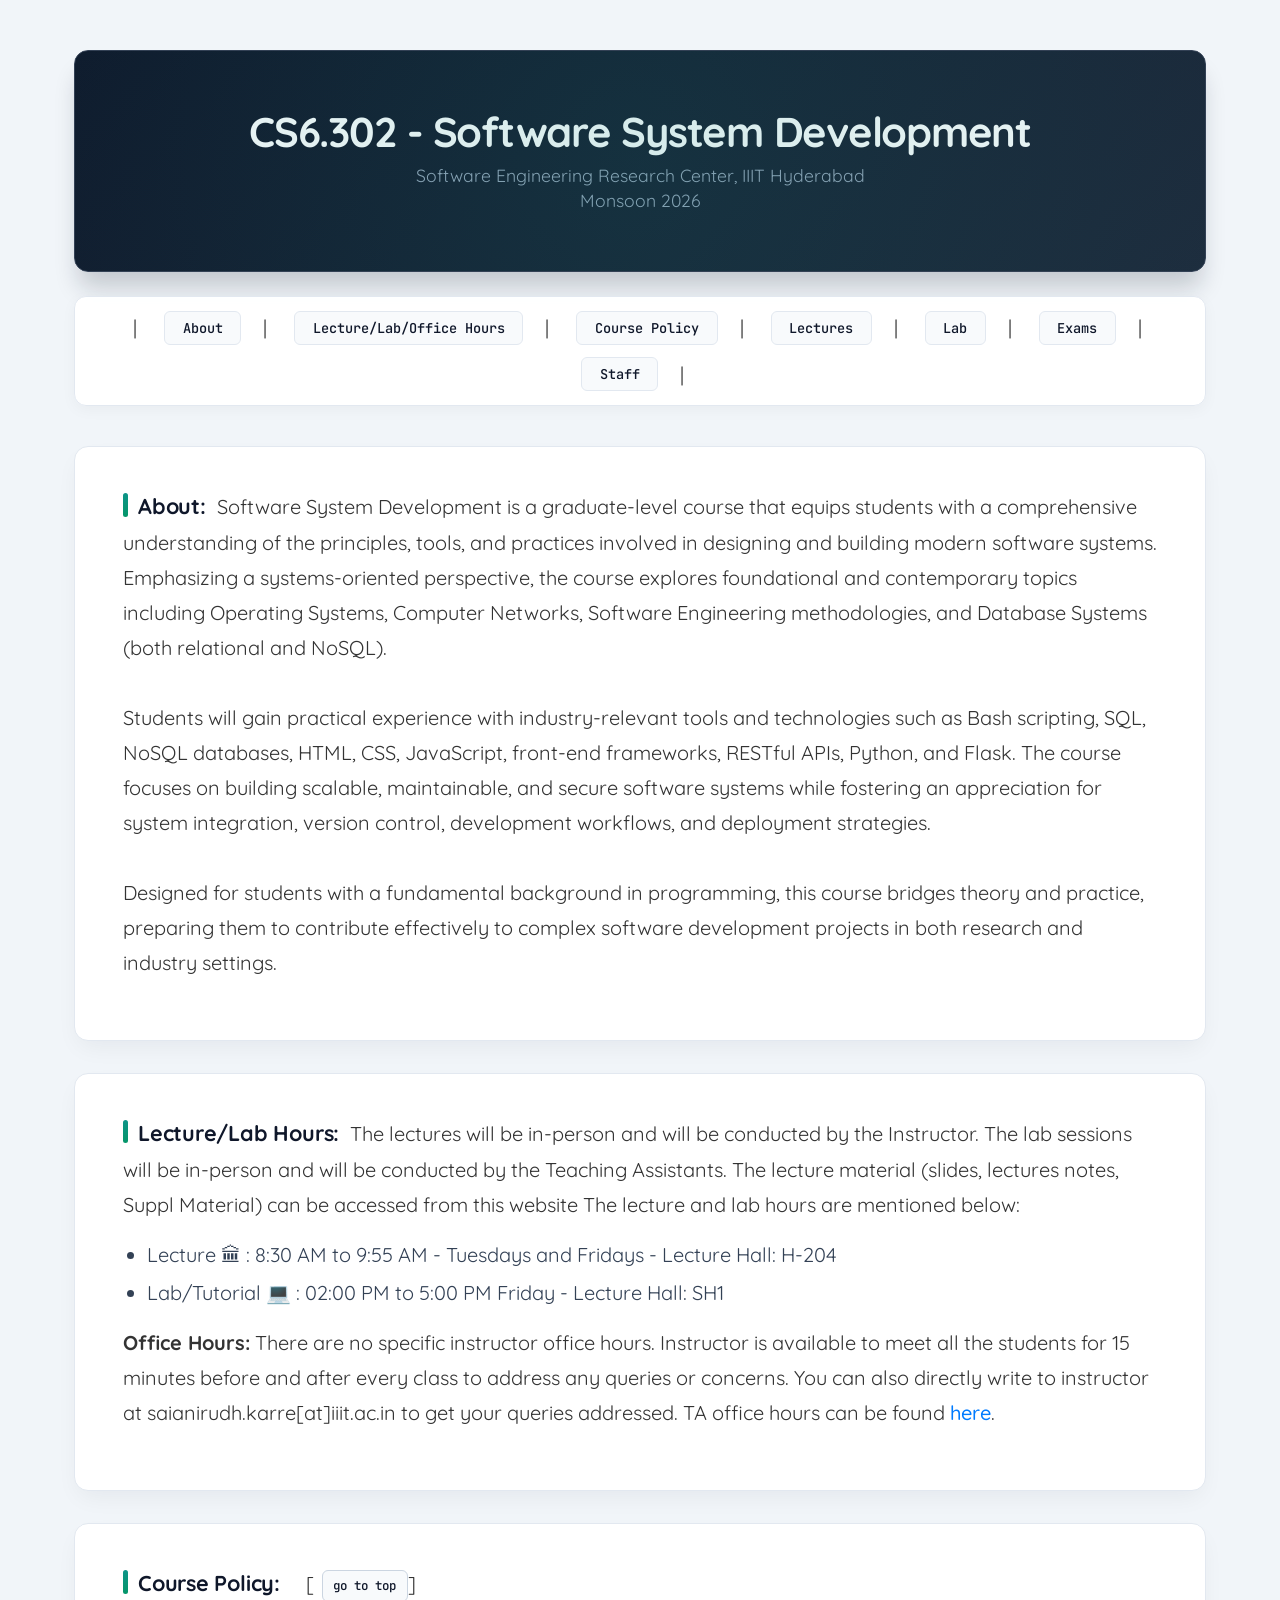
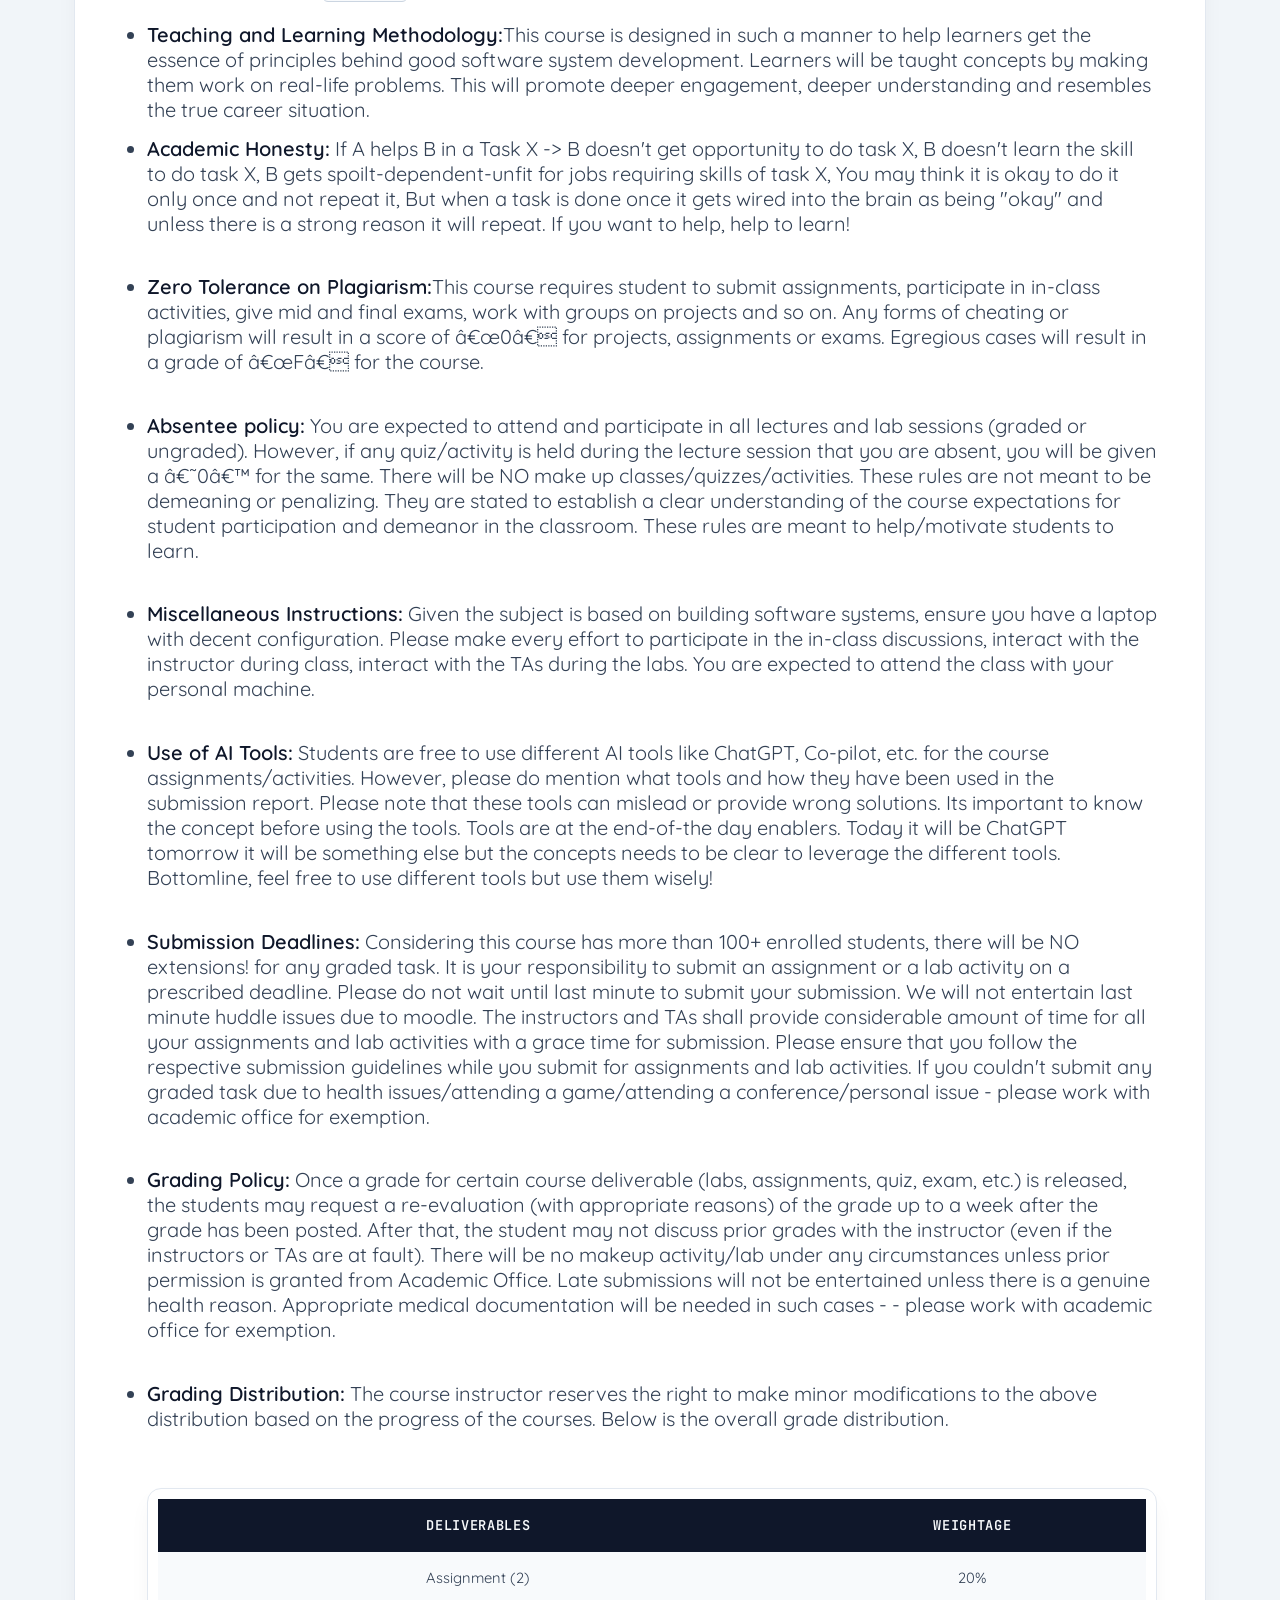
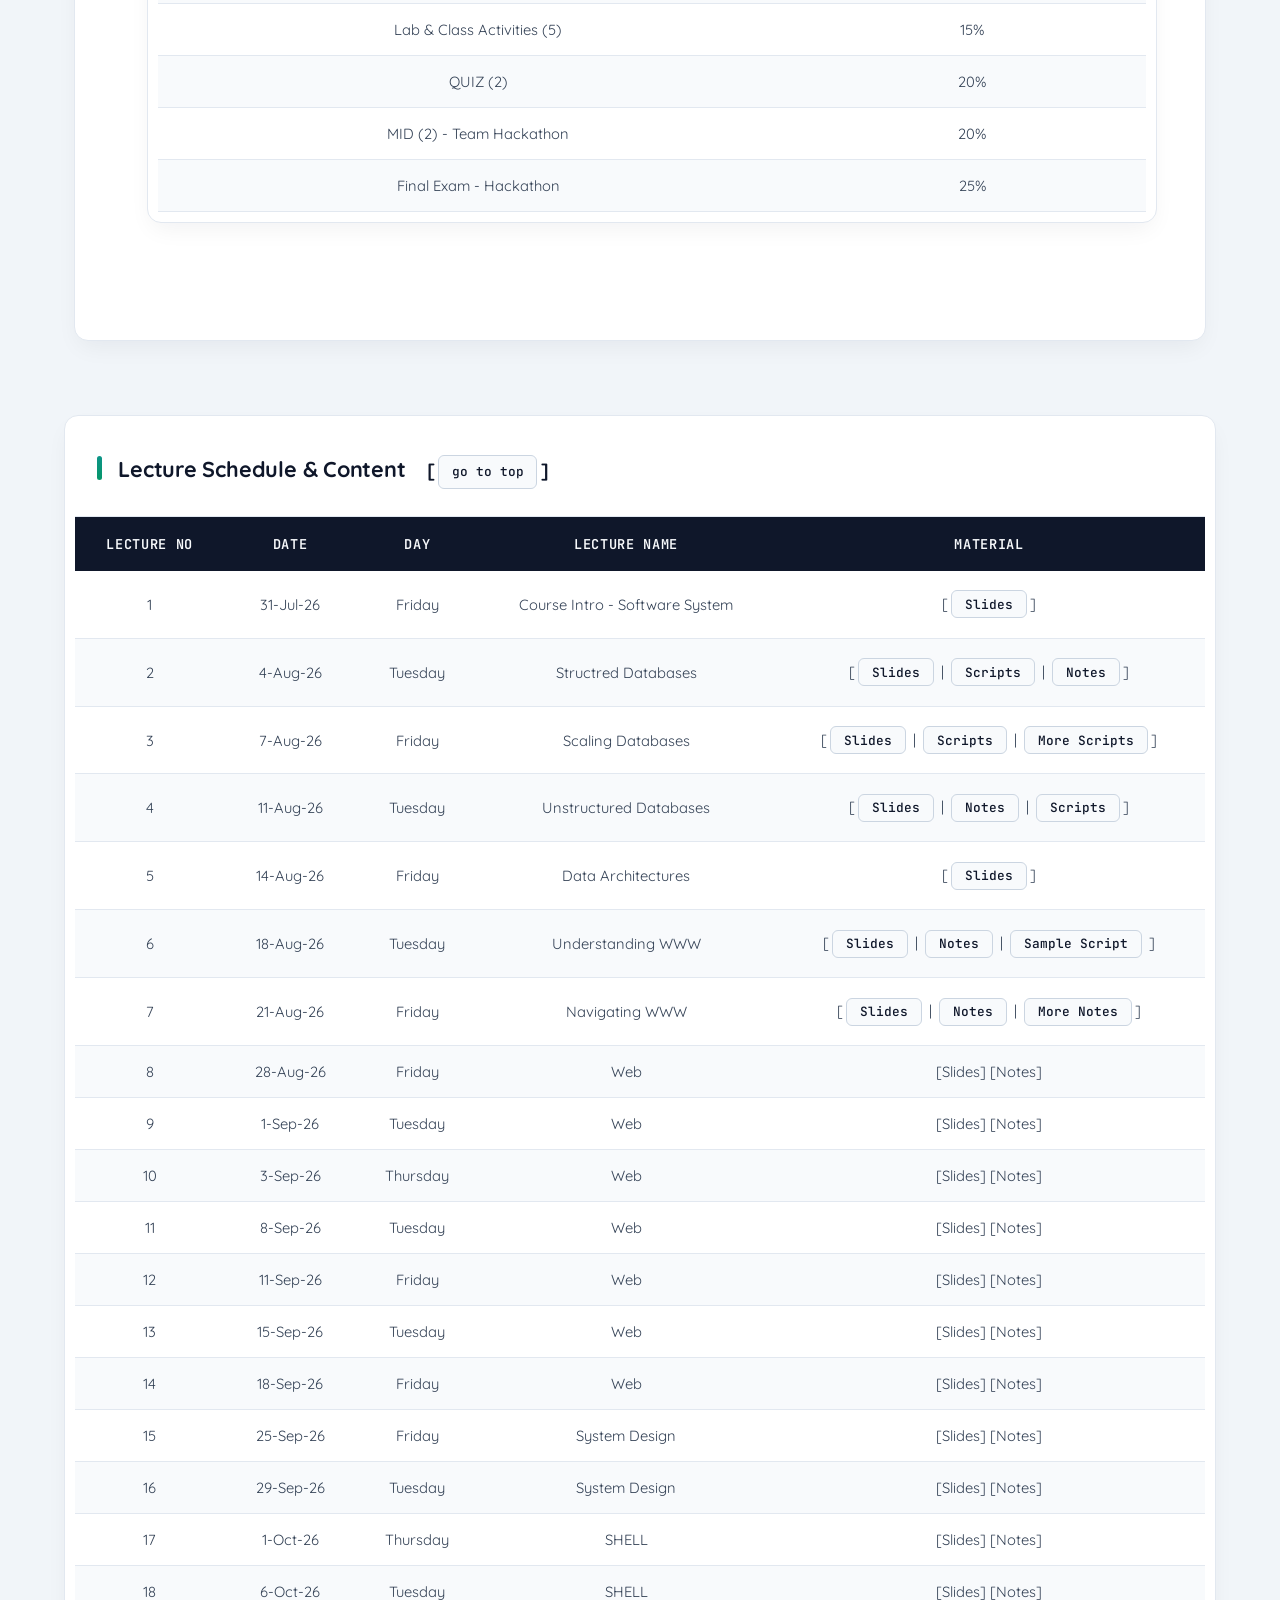
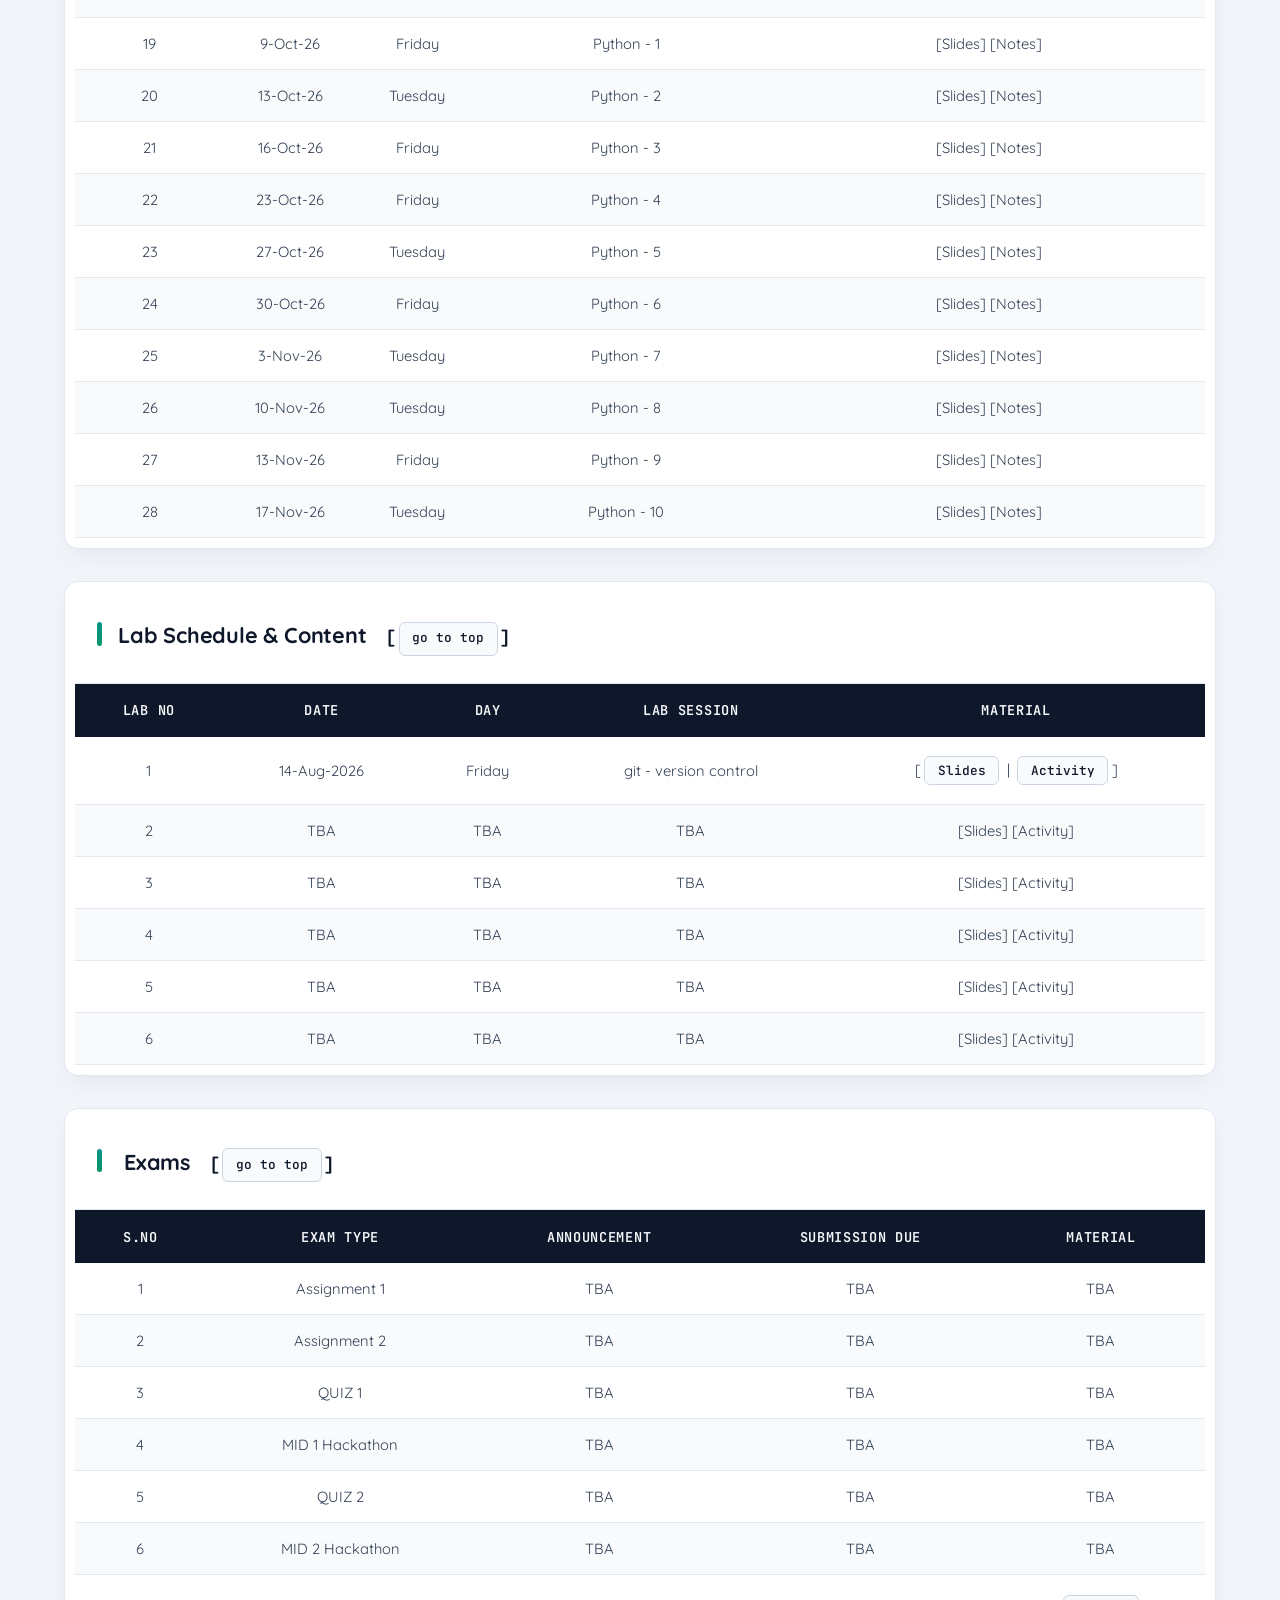
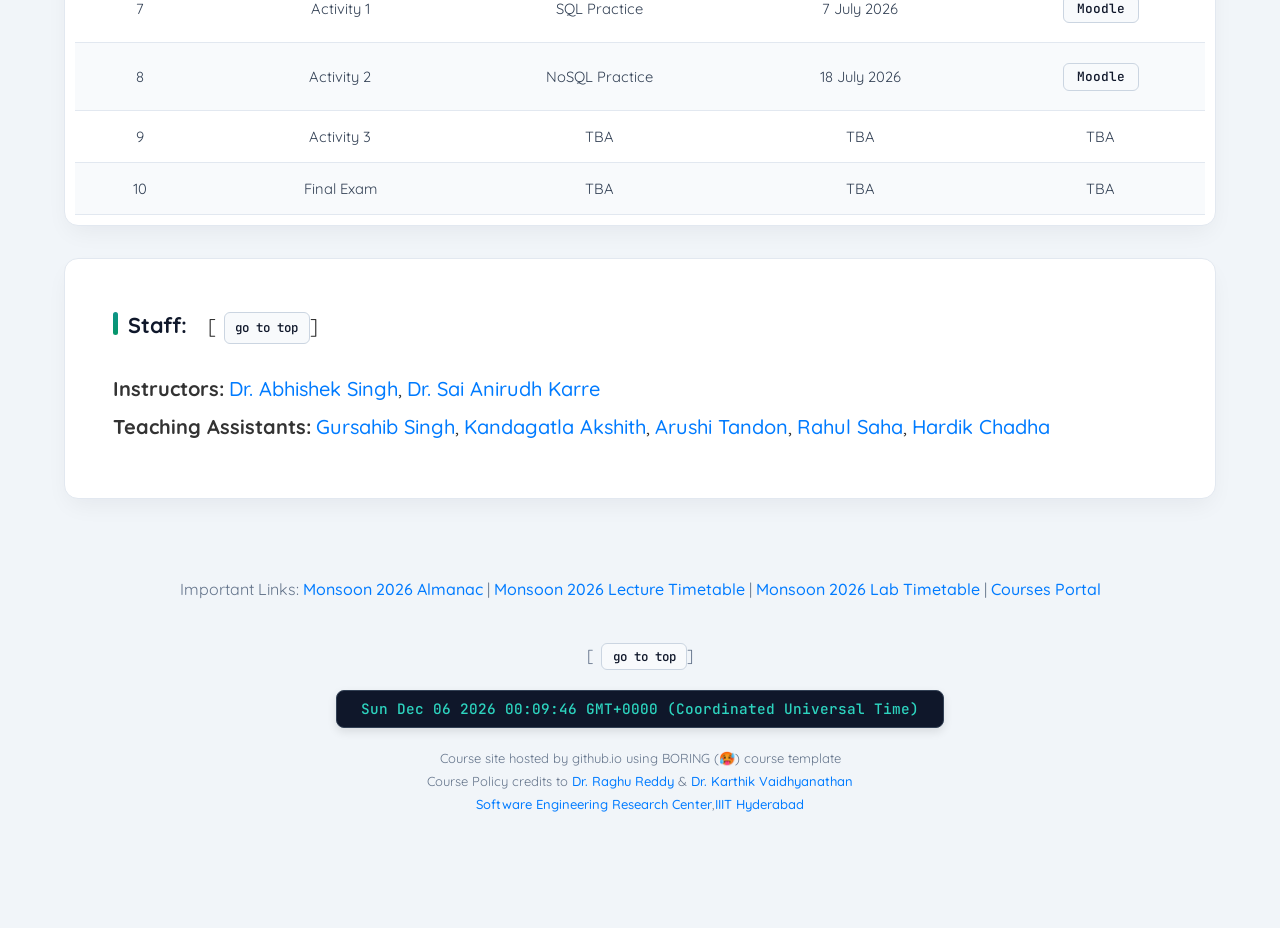
==== ssdcoursepage.html @ 2bda5d3d "Move files to root directory" ====
<html>
<head>
  <link rel="stylesheet" href="ssdcourse.css">
  <title>CS6.302 SSD Monsoon 2026</title>
<meta name="viewport" content="width=device-width, initial-scale=1.0"/>
<link rel="stylesheet" href="https://fonts.googleapis.com/css?family=Quicksand">
<link href="https://cdn.jsdelivr.net/npm/bootstrap@4.6.1/dist/css/bootstrap.min.css" rel="stylesheet" integrity="sha256-DF7Zhf293AJxJNTmh5zhoYYIMs2oXitRfBjY+9L//AY=" crossorigin="anonymous">
<style>
body {font-family: Quicksand; font-size: 20px; color:#333}
        table
        {
            font-family: Quicksand; font-size:20px; color:#333;
            border-collapse:collapse;
            width:1000px;
            padding:10px;
            border-spacing:10px
			
        }

	.light-text-row {
        color: #ADADAD; 
    }

</style>


	<script>
  
  const lastModified = new Date(document.lastModified);
 
  const formattedDate = lastModified.toLocaleString('en-US', {
    year: 'numeric',
    month: 'long',
    day: 'numeric',
    hour: '2-digit',
    minute: '2-digit'
  });

  document.getElementById("lastUpdated").innerHTML += formattedDate;
</script>
<script>
function startTime() {
  const today = new Date();
  let h = today.getHours();
  let m = today.getMinutes();
  let s = today.getSeconds();
  m = checkTime(m);
  s = checkTime(s);
  document.getElementById('txt').innerHTML = today 
  setTimeout(startTime, 1000);
}

function checkTime(i) {
  if (i < 10) {i = "0" + i};  // add zero in front of numbers < 10
  return i;
}
</script>
<script src="https://ajax.googleapis.com/ajax/libs/jquery/3.5.1/jquery.min.js"></script>
</head>
<body onload="startTime()">
	<!--<script>
	alert("All the Best for your Final Exam!"");
		</script>-->
<table align="center" width="100%" cellspacing="10" cellpadding="10" border="0">
<tr>
<td><h1 align="center" id="home">CS6.302 - Software System Development</h1><h3 align="center">Software Engineering Research Center, IIIT Hyderabad</h3> <h3 align="center">Monsoon 2026</h3></td>
</tr>
<tr>
<td>&nbsp;&nbsp;|&nbsp;&nbsp;&nbsp; <a href="#about">About</a>&nbsp;&nbsp;|&nbsp;&nbsp;&nbsp; <a href="#lecture">Lecture/Lab/Office Hours</a> &nbsp;&nbsp;|&nbsp;&nbsp;&nbsp; <a href="#cpolicy">Course Policy</a> &nbsp;&nbsp;|&nbsp;&nbsp;&nbsp; <a href="#schedule">Lectures</a> &nbsp;&nbsp;|&nbsp;&nbsp;&nbsp;  <a href="#lab">Lab</a> &nbsp;&nbsp;|&nbsp;&nbsp;&nbsp; <a href="#activity">Exams</a> &nbsp;&nbsp;|&nbsp;&nbsp;&nbsp; <a href="#staff">Staff</a>&nbsp;&nbsp;|&nbsp;&nbsp;&nbsp; <hr></td>
</tr>
<tr>
<td> <p align="left"><b id="about">About:</b> Software System Development is a graduate-level course that equips students with a comprehensive understanding of the principles, tools, and practices involved in designing and building modern software systems. Emphasizing a systems-oriented perspective, the course explores foundational and contemporary topics including Operating Systems, Computer Networks, Software Engineering methodologies, and Database Systems (both relational and NoSQL).
<br>
<br>
Students will gain practical experience with industry-relevant tools and technologies such as Bash scripting, SQL, NoSQL databases, HTML, CSS, JavaScript, front-end frameworks, RESTful APIs, Python, and Flask. The course focuses on building scalable, maintainable, and secure software systems while fostering an appreciation for system integration, version control, development workflows, and deployment strategies.
<br>
<br>
Designed for students with a fundamental background in programming, this course bridges theory and practice, preparing them to contribute effectively to complex software development projects in both research and industry settings.<hr></td>
</tr>
<tr>
<td> <p align="left"><b id="lecture">Lecture/Lab Hours:</b> The lectures will be in-person and will be conducted by the Instructor. The lab sessions will be in-person and will be conducted by the Teaching Assistants. The lecture material (slides, lectures notes, Suppl Material) can be accessed from this website The lecture and lab hours are mentioned below:

<ul><li>Lecture &#x1F3DB; : 8:30 AM to 9:55 AM - Tuesdays and Fridays - Lecture Hall: H-204</li> <li>Lab/Tutorial &#x1F4BB; : 02:00 PM to 5:00 PM Friday - Lecture Hall: SH1 </li></ul></p>
<p align="left"><b>Office Hours:</b> There are no specific instructor office hours. Instructor is available to meet all the students for 15 minutes before and after every class to address any queries or concerns. You can also directly write to instructor at saianirudh.karre[at]iiit.ac.in to get your queries addressed. TA office hours can be found <a href="#staff">here</a>.
</p><hr>
</td>
</tr>
<tr>
<td>
<p align="left"><b id="cpolicy">Course Policy:</b> &nbsp;&nbsp;&nbsp;[<a href="#home">go to top</a>]
<ul>
<li><b>Teaching and Learning Methodology:</b>This course is designed in such a manner to help learners get the essence of principles behind good software system development. Learners will be taught concepts by making them work on real-life problems. This will promote deeper engagement, deeper understanding and resembles the true career situation. 
</li>
<li><b>Academic Honesty:</b> If A helps B in a Task X -> B doesn't get opportunity to do task X, B doesn't learn the skill to do task X, B gets spoilt-dependent-unfit for jobs requiring skills of task X, You may think it is okay to do it only once and not repeat it, But when a task is done once it gets wired into the brain as being "okay" and unless there is a strong reason it will repeat. If you want to help, help to learn!
<br>
<br> 
</li>
<li><b>Zero Tolerance on Plagiarism:</b>This course requires student to submit assignments, participate in in-class activities, give mid and final exams, work with groups on projects and so on. Any forms of cheating or plagiarism will result in a score of “0” for projects, assignments or exams. Egregious cases will result in a grade of “F” for the course.
<br>
<br> 
</li>
<li><b>Absentee policy:</b> You are expected to attend and participate in all lectures and lab sessions (graded or ungraded).  However, if any quiz/activity is held during the lecture session that you are absent, you will be given a ‘0’ for the same. There will be NO make up classes/quizzes/activities. These rules are not meant to be demeaning or penalizing. They are stated to establish a clear understanding of the course expectations for student participation and demeanor in the classroom. These rules are meant to help/motivate students to learn. 
<br>
<br> 
</li>
<li><b>Miscellaneous Instructions:</b> Given the subject is based on building software systems, ensure you have a laptop with decent configuration. Please make every effort to participate in the in-class discussions, interact with the instructor during class, interact with the TAs during the labs. You are expected to attend the class with your personal machine. 
<br>
<br> 
</li>
<li><b>Use of AI Tools:</b> Students are free to use different AI tools like ChatGPT, Co-pilot, etc. for the course assignments/activities. However, please do mention what tools and how they have been used in the submission report. Please note that these tools can mislead or provide wrong solutions. Its important to know the concept before using the tools. Tools are at the end-of-the day enablers. Today it will be ChatGPT tomorrow it will be something else but the concepts needs to be clear to leverage the different tools. Bottomline, feel free to use different tools but use them wisely!
<br>
<br> 
</li>
<li><b>Submission Deadlines:</b> Considering this course has more than 100+ enrolled students, there will be NO extensions! for any graded task. It is your responsibility to submit an assignment or a lab activity on a prescribed deadline. Please do not wait until last minute to submit your submission. We will not entertain last minute huddle issues due to moodle. The instructors and TAs shall provide considerable amount of time for all your assignments and lab activities with a grace time for submission. Please ensure that you follow the respective submission guidelines while you submit for assignments and lab activities. If you couldn't submit any graded task due to health issues/attending a game/attending a conference/personal issue - please work with academic office for exemption. 
<br>
<br> 
</li>
<li><b>Grading Policy:</b> Once a grade for certain course deliverable (labs, assignments, quiz, exam, etc.) is released, the students may request a re-evaluation (with appropriate reasons) of the grade up to a week after the grade has been posted. After that, the student may not discuss prior grades with the instructor (even if the instructors or TAs are at fault). There will be no makeup activity/lab under any circumstances unless prior permission is granted from Academic Office. Late submissions will not be entertained unless there is a genuine health reason. Appropriate medical documentation will be needed in such cases - - please work with academic office for exemption.
<br>
<br> 
</li>
<li><b>Grading Distribution:</b> The course instructor reserves the right to make minor modifications to the above distribution based on the progress of the courses. Below is the overall grade distribution.
<br>
<br> 
<table border="1" align="center">
<tr align="center"><th>Deliverables</th><th>Weightage</th></tr>
<tr align="center"><td>Assignment (2)</td><td>20%</td></tr>
<tr align="center"><td>Lab & Class Activities (5)</td><td>15%</td></tr>
<tr align="center"><td>QUIZ (2)</td><td>20%</td></tr>
<tr align="center"><td>MID (2) - Team Hackathon</td><td>20%</td></tr>
<tr align="center"><td>Final Exam - Hackathon</td><td>25%</td></tr>
</table>
</li>
<br>
<!--<li><b>Evaluation Rubric:</b> All evaluations as part of this course follow below evaluation rubric. TAs will follow below guidelines for evaluating assignments and lab activities for this course.
<br>
<br>
<table border="1" align="center" width="10%">
<tr><th>Rubric</th><th>Input(15%)</th><th>Logic(60%)</th><th>Output(15%)</th><th>Submission(10%)</th></tr>
<tr><td>Exceptional (100%)</td><td>All inputs are working as per the requirements</td><td>Logic is accurate and as per the requirements defined in the question</td><td>All outputs are returned as per the requirements</td><td>Script submissions are correct and as per requirements</td></tr>
<tr><td>Acceptable (70%)</td><td>Inputs are partially working as per the requirements</td><td>Logic is almost correct and as per the requirements defined in the question</td><td>Outputs are partially returned as per the requirements</td><td>Script submissions is partially correct and as per requirements</td></tr>
<tr><td>Beginning (30%)</td><td>At least one input is working as per the requirements</td><td>Logic is partially correct and as per the requirements defined in the question</td><td>At least one output is returned as per the requirement</td><td>Atleast one part of the script submission is correct and as per requirements</td></tr>
<tr><td>No Response (0%)</td><td>None of the inputs are working as per the requirements</td><td>Logic is incorrect and not as per the requirements defined in the question</td><td>None of the outputs are returned as per the requirements</td><td>Script submissions is incorrect and not as per requirements</td></tr>
</table> 
</li>-->
</ul><hr>
</p>
</td>
</tr>
</tr>
</table> 

<table border="1" align="center" width="10%" class="tg">
<tr>
<td colspan="5"><p align="left"><b id="schedule">&nbsp;Lecture Schedule & Content</b>&nbsp;&nbsp;&nbsp;[<a href="#home">go to top</a>]</p></td>
</tr >
  <tr align="center">
    <th class="tg-7btt">Lecture No</th>
    <th class="tg-7btt">Date</th>
    <th class="tg-7btt">Day</th>
    <th class="tg-7btt">Lecture Name</th>
    <th class="tg-7btt">Material</th>
  </tr>
<tbody align="center">
  <tr>
    <td class="tg-c3ow">1</td>
    <td class="tg-c3ow">31-Jul-26</td>
    <td class="tg-c3ow">Friday</td>
    <td class="tg-c3ow">Course Intro - Software System</td>
    <td class="tg-c3ow">[<a href="https://docs.google.com/viewer?url=https://raw.githubusercontent.com/serc-iiith/serc-iiith.github.io/main/CourseContent/CS6302_M26/SSD_Class1.pdf" target="_blank">Slides</a>]</td>
  </tr>
  <tr>
    <td class="tg-c3ow">2</td>
    <td class="tg-c3ow">4-Aug-26</td>
    <td class="tg-c3ow">Tuesday</td>
    <td class="tg-c3ow">Structred Databases</td>
    <td class="tg-c3ow">[<a href="https://docs.google.com/viewer?url=https://raw.githubusercontent.com/serc-iiith/serc-iiith.github.io/main/CourseContent/CS6302_M26/StructuredData.pdf" target="_blank">Slides</a> | <a href="https://docs.google.com/viewer?url=https://raw.githubusercontent.com/serc-iiith/serc-iiith.github.io/main/CourseContent/CS6302_M26/databases.sql" target="_blank">Scripts</a> | <a href="https://tinted-rumba-8c6.notion.site/Structured-Databases-2456a6248bf6805f83e1cbf0a58761ec" target="_blank">Notes</a>]</td>
  </tr>
  <tr>
    <td class="tg-c3ow">3</td>
    <td class="tg-c3ow">7-Aug-26</td>
    <td class="tg-c3ow">Friday</td>
    <td class="tg-c3ow">Scaling Databases</td>
    <td class="tg-c3ow">[<a href="https://docs.google.com/viewer?url=https://raw.githubusercontent.com/serc-iiith/serc-iiith.github.io/main/CourseContent/CS6302_M26/ScalingDatabases.pdf" target="_blank">Slides</a> | <a href="https://docs.google.com/viewer?url=https://raw.githubusercontent.com/serc-iiith/serc-iiith.github.io/main/CourseContent/CS6302_M26/databases_2.sql" target="_blank">Scripts</a> | <a href="https://docs.google.com/viewer?url=https://raw.githubusercontent.com/serc-iiith/serc-iiith.github.io/main/CourseContent/CS6302_M26/databases_3.sql" target="_blank">More Scripts</a>]</td>
  </tr>
  <tr>
    <td class="tg-c3ow">4</td>
    <td class="tg-c3ow">11-Aug-26</td>
    <td class="tg-c3ow">Tuesday</td>
    <td class="tg-c3ow">Unstructured Databases</td>
    <td class="tg-c3ow">[<a href="https://docs.google.com/viewer?url=https://raw.githubusercontent.com/serc-iiith/serc-iiith.github.io/main/CourseContent/CS6302_M26/UnStructuredDatabases.pdf" target="_blank">Slides</a> | <a href="https://tinted-rumba-8c6.notion.site/Unstructured-Databases-24b6a6248bf680679b36e76c33d301c4" target="_blank">Notes</a> | <a href="https://raw.githubusercontent.com/serc-iiith/serc-iiith.github.io/refs/heads/main/CourseContent/CS6302_M26/mongo.txt" target="_blank">Scripts</a>]</td>
  </tr>
  <tr>
    <td class="tg-c3ow">5</td>
    <td class="tg-c3ow">14-Aug-26</td>
    <td class="tg-c3ow">Friday</td>
    <td class="tg-c3ow">Data Architectures</td>
    <td class="tg-c3ow">[<a href="https://docs.google.com/viewer?url=https://raw.githubusercontent.com/serc-iiith/serc-iiith.github.io/main/CourseContent/CS6302_M26/DatabaseArchitectures.pdf" target="_blank">Slides</a>]</td>
  </tr>
  <tr>
    <td class="tg-c3ow">6</td>
    <td class="tg-c3ow">18-Aug-26</td>
    <td class="tg-c3ow">Tuesday</td>
    <td class="tg-c3ow">Understanding WWW</td>
    <td class="tg-c3ow">[<a href="https://docs.google.com/viewer?url=https://raw.githubusercontent.com/serc-iiith/serc-iiith.github.io/main/CourseContent/CS6302_M26/www.pdf" target="_blank">Slides</a> | <a href="https://tinted-rumba-8c6.notion.site/Web-Technology-2566a6248bf6800488d0c13a992502e4" target="_blank">Notes</a> | <a href="https://raw.githubusercontent.com/serc-iiith/serc-iiith.github.io/refs/heads/main/CourseContent/CS6302_M26/samplehtml.html" target="_blank">Sample Script</a> ]</td>
  </tr>
  <tr>
    <td class="tg-c3ow">7</td>
    <td class="tg-c3ow">21-Aug-26</td>
    <td class="tg-c3ow">Friday</td>
    <td class="tg-c3ow">Navigating WWW</td>
    <td class="tg-c3ow">[<a href="https://docs.google.com/viewer?url=https://raw.githubusercontent.com/serc-iiith/serc-iiith.github.io/main/CourseContent/CS6302_M26/WebLanguages.pdf" target="_blank">Slides</a> | <a href="https://github.com/serc-iiith/serc-iiith.github.io/blob/main/CourseContent/CS6302_M26/html.md" target="_blank">Notes</a> | <a href="https://github.com/serc-iiith/serc-iiith.github.io/blob/main/CourseContent/CS6302_M26/css.md" target="_blank">More Notes</a>]</td>
  </tr>
  <tr>
    <td class="tg-c3ow">8</td>
    <td class="tg-c3ow">28-Aug-26</td>
    <td class="tg-c3ow">Friday</td>
    <td class="tg-c3ow">Web</td>
    <td class="tg-c3ow">[Slides] [Notes]</td>
  </tr>
  <tr>
    <td class="tg-c3ow">9</td>
    <td class="tg-c3ow">1-Sep-26</td>
    <td class="tg-c3ow">Tuesday</td>
    <td class="tg-c3ow">Web</td>
    <td class="tg-c3ow">[Slides] [Notes]</td>
  </tr>
  <tr>
    <td class="tg-c3ow">10</td>
    <td class="tg-c3ow">3-Sep-26</td>
    <td class="tg-c3ow">Thursday</td>
    <td class="tg-c3ow">Web</td>
    <td class="tg-c3ow">[Slides] [Notes]</td>
  </tr>
  <tr>
    <td class="tg-c3ow">11</td>
    <td class="tg-c3ow">8-Sep-26</td>
    <td class="tg-c3ow">Tuesday</td>
    <td class="tg-c3ow">Web</td>
    <td class="tg-c3ow">[Slides] [Notes]</td>
  </tr>
  <tr>
    <td class="tg-c3ow">12</td>
    <td class="tg-c3ow">11-Sep-26</td>
    <td class="tg-c3ow">Friday</td>
    <td class="tg-c3ow">Web</td>
    <td class="tg-c3ow">[Slides] [Notes]</td>
  </tr>
  <tr>
    <td class="tg-c3ow">13</td>
    <td class="tg-c3ow">15-Sep-26</td>
    <td class="tg-c3ow">Tuesday</td>
    <td class="tg-c3ow">Web</td>
    <td class="tg-c3ow">[Slides] [Notes]</td>
  </tr>
  <tr>
    <td class="tg-c3ow">14</td>
    <td class="tg-c3ow">18-Sep-26</td>
    <td class="tg-c3ow">Friday</td>
    <td class="tg-c3ow">Web</td>
    <td class="tg-c3ow">[Slides] [Notes]</td>
  </tr>
  <tr>
    <td class="tg-c3ow">15</td>
    <td class="tg-c3ow">25-Sep-26</td>
    <td class="tg-c3ow">Friday</td>
    <td class="tg-c3ow">System Design</td>
    <td class="tg-c3ow">[Slides] [Notes]</td>
  </tr>
  <tr>
    <td class="tg-c3ow">16</td>
    <td class="tg-c3ow">29-Sep-26</td>
    <td class="tg-c3ow">Tuesday</td>
    <td class="tg-c3ow">System Design</td>
    <td class="tg-c3ow">[Slides] [Notes]</td>
  </tr>
  <tr>
    <td class="tg-c3ow">17</td>
    <td class="tg-c3ow">1-Oct-26</td>
    <td class="tg-c3ow">Thursday</td>
    <td class="tg-c3ow">SHELL</td>
    <td class="tg-c3ow">[Slides] [Notes]</td>
  </tr>
  <tr>
    <td class="tg-c3ow">18</td>
    <td class="tg-c3ow">6-Oct-26</td>
    <td class="tg-c3ow">Tuesday</td>
    <td class="tg-c3ow">SHELL</td>
    <td class="tg-c3ow">[Slides] [Notes]</td>
  </tr>
  <tr>
    <td class="tg-c3ow">19</td>
    <td class="tg-c3ow">9-Oct-26</td>
    <td class="tg-c3ow">Friday</td>
    <td class="tg-c3ow">Python - 1</td>
    <td class="tg-c3ow">[Slides] [Notes]</td>
  </tr>
  <tr>
    <td class="tg-c3ow">20</td>
    <td class="tg-c3ow">13-Oct-26</td>
    <td class="tg-c3ow">Tuesday</td>
    <td class="tg-c3ow">Python - 2</td>
    <td class="tg-c3ow">[Slides] [Notes]</td>
  </tr>
  <tr>
    <td class="tg-c3ow">21</td>
    <td class="tg-c3ow">16-Oct-26</td>
    <td class="tg-c3ow">Friday</td>
    <td class="tg-c3ow">Python - 3</td>
    <td class="tg-c3ow">[Slides] [Notes]</td>
  </tr>
  <tr>
    <td class="tg-c3ow">22</td>
    <td class="tg-c3ow">23-Oct-26</td>
    <td class="tg-c3ow">Friday</td>
    <td class="tg-c3ow">Python - 4</td>
    <td class="tg-c3ow">[Slides] [Notes]</td>
  </tr>
  <tr>
    <td class="tg-c3ow">23</td>
    <td class="tg-c3ow">27-Oct-26</td>
    <td class="tg-c3ow">Tuesday</td>
    <td class="tg-c3ow">Python - 5</td>
    <td class="tg-c3ow">[Slides] [Notes]</td>
  </tr>
  <tr>
    <td class="tg-c3ow">24</td>
    <td class="tg-c3ow">30-Oct-26</td>
    <td class="tg-c3ow">Friday</td>
    <td class="tg-c3ow">Python - 6</td>
    <td class="tg-c3ow">[Slides] [Notes]</td>
  </tr>
  <tr>
    <td class="tg-c3ow">25</td>
    <td class="tg-c3ow">3-Nov-26</td>
    <td class="tg-c3ow">Tuesday</td>
    <td class="tg-c3ow">Python - 7</td>
    <td class="tg-c3ow">[Slides] [Notes]</td>
  </tr>
  <tr>
    <td class="tg-c3ow">26</td>
    <td class="tg-c3ow">10-Nov-26</td>
    <td class="tg-c3ow">Tuesday</td>
    <td class="tg-c3ow">Python - 8</td>
    <td class="tg-c3ow">[Slides] [Notes]</td>
  </tr>
  <tr>
    <td class="tg-c3ow">27</td>
    <td class="tg-c3ow">13-Nov-26</td>
    <td class="tg-c3ow">Friday</td>
    <td class="tg-c3ow">Python - 9</td>
    <td class="tg-c3ow">[Slides] [Notes]</td>
  </tr>
  <tr>
    <td class="tg-c3ow">28</td>
    <td class="tg-c3ow">17-Nov-26</td>
    <td class="tg-c3ow">Tuesday</td>
    <td class="tg-c3ow">Python - 10</td>
    <td class="tg-c3ow">[Slides] [Notes]</td>
  </tr>
</tbody></table>
<table align="center" width="10%" cellspacing="10" cellpadding="10" border="0">
<tr><td><hr></td></tr>
</table>

<table border="1" align="center" width="10%" class="tg">
<tr>
<td colspan="5"><p align="left"><b id="lab">&nbsp;Lab Schedule & Content</b>&nbsp;&nbsp;&nbsp;[<a href="#home">go to top</a>]</p></td>
</tr >
  <tr align="center">
    <th class="tg-bobw">Lab No</th>
    <th class="tg-bobw">Date</th>
    <th class="tg-bobw">Day</th>
    <th class="tg-bobw">Lab Session</th>
    <th class="tg-bobw">Material</th>
  </tr>
<tbody align="center">
  <tr>
    <td class="tg-8d8j">1</td>
    <td class="tg-8d8j">14-Aug-2026</td>
    <td class="tg-8d8j">Friday</td>
    <td class="tg-8d8j">git - version control</td>
    <td class="tg-8d8j">[<a href="https://docs.google.com/viewer?url=https://raw.githubusercontent.com/serc-iiith/serc-iiith.github.io/main/CourseContent/CS6302_M26/Labs/lab01/GitLab.pdf" target="_blank">Slides</a> | <a href="https://docs.google.com/viewer?url=https://raw.githubusercontent.com/serc-iiith/serc-iiith.github.io/main/CourseContent/CS6302_M26/Labs/lab01/GitLabActivity.pdf" target="_blank">Activity</a>]</td>
  </tr>
  <tr>
    <td class="tg-8d8j">2</td>
    <td class="tg-8d8j">TBA</td>
    <td class="tg-8d8j">TBA</td>
    <td class="tg-8d8j">TBA</td>
    <td class="tg-8d8j">[Slides] [Activity]</td>
  </tr>
  <tr>
    <td class="tg-8d8j">3</td>
    <td class="tg-8d8j">TBA</td>
    <td class="tg-8d8j">TBA</td>
    <td class="tg-8d8j">TBA</td>
    <td class="tg-8d8j">[Slides] [Activity]</td>
  </tr>
  <tr>
    <td class="tg-8d8j">4</td>
    <td class="tg-8d8j">TBA</td>
    <td class="tg-8d8j">TBA</td>
    <td class="tg-8d8j">TBA</td>
    <td class="tg-8d8j">[Slides] [Activity]</td>
  </tr>
  <tr>
    <td class="tg-8d8j">5</td>
    <td class="tg-8d8j">TBA</td>
    <td class="tg-8d8j">TBA</td>
    <td class="tg-8d8j">TBA</td>
    <td class="tg-8d8j">[Slides] [Activity]</td>
  </tr>
  <tr>
    <td class="tg-8d8j">6</td>
    <td class="tg-8d8j">TBA</td>
    <td class="tg-8d8j">TBA</td>
    <td class="tg-8d8j">TBA</td>
    <td class="tg-8d8j">[Slides] [Activity]</td>
  </tr>
</tbody></table>

<table align="center" width="10%" cellspacing="10" cellpadding="10" border="0">
<tr><td><hr></td></tr>
</table>
<table align="center" width="10%" border="1">
<tr><td colspan="5">
<p align="left"> <b id="activity">&nbsp; Exams</b>&nbsp;&nbsp;&nbsp;[<a href="#home">go to top</a>]</p>
</td>
</tr>
  <tr align="center">
    <th class="tg-bobw">S.No</th>
    <th class="tg-bobw">Exam Type</th>
    <th class="tg-bobw">Announcement</th>
    <th class="tg-bobw">Submission Due</th>
    <th class="tg-bobw">Material</th>
  </tr>
<tbody align="center">
  <tr>
    <td class="tg-8d8j">1</td>
    <td class="tg-8d8j">Assignment 1</td>
    <td class="tg-8d8j">TBA</td>
    <td class="tg-8d8j">TBA</td>
    <td class="tg-8d8j">TBA</td>
  </tr>
  <tr>
    <td class="tg-8d8j">2</td>
    <td class="tg-8d8j">Assignment 2</td>
    <td class="tg-8d8j">TBA</td>
    <td class="tg-8d8j">TBA</td>
    <td class="tg-8d8j">TBA</td>
  </tr>
  <tr>
    <td class="tg-8d8j">3</td>
    <td class="tg-8d8j">QUIZ 1</td>
    <td class="tg-8d8j">TBA</td>
    <td class="tg-8d8j">TBA</td>
    <td class="tg-8d8j">TBA</td>
  </tr>
  <tr>
    <td class="tg-8d8j">4</td>
    <td class="tg-8d8j">MID 1 Hackathon</td>
    <td class="tg-8d8j">TBA</td>
    <td class="tg-8d8j">TBA</td>
    <td class="tg-8d8j">TBA</td>
  </tr>
  <tr>
    <td class="tg-8d8j">5</td>
    <td class="tg-8d8j">QUIZ 2</td>
    <td class="tg-8d8j">TBA</td>
    <td class="tg-8d8j">TBA</td>
    <td class="tg-8d8j">TBA</td>
  </tr>
	 <tr>
    <td class="tg-8d8j">6</td>
    <td class="tg-8d8j">MID 2 Hackathon</td>
    <td class="tg-8d8j">TBA</td>
    <td class="tg-8d8j">TBA</td>
    <td class="tg-8d8j">TBA</td>
  </tr>
  <tr>
    <td class="tg-8d8j">7</td>
    <td class="tg-8d8j">Activity 1</td>
    <td class="tg-8d8j">SQL Practice</td>
    <td class="tg-8d8j">7 July 2026</td>
    <td class="tg-8d8j"><a href="https://courses.iiit.ac.in/mod/assign/view.php?id=69645" target="_blank">Moodle</a></td>
  </tr>
  <tr>
    <td class="tg-8d8j">8</td>
    <td class="tg-8d8j">Activity 2</td>
    <td class="tg-8d8j">NoSQL Practice</td>
    <td class="tg-8d8j">18 July 2026</td>
    <td class="tg-8d8j"><a href="https://courses.iiit.ac.in/mod/assign/view.php?id=70178" target="_blank">Moodle</a></td>
  </tr>
  <tr>
    <td class="tg-8d8j">9</td>
    <td class="tg-8d8j">Activity 3</td>
    <td class="tg-8d8j">TBA</td>
    <td class="tg-8d8j">TBA</td>
    <td class="tg-8d8j">TBA</td>
  </tr>
  <tr>
    <td class="tg-8d8j">10</td>
    <td class="tg-8d8j">Final Exam</td>
    <td class="tg-8d8j">TBA</td>
    <td class="tg-8d8j">TBA</td>
    <td class="tg-8d8j">TBA</td>
  </tr>
</tbody></table>




<table align="center" width="10%" border="0">
<tr>
<td><hr> <p align="left"><b id="staff">Staff:</b>&nbsp;&nbsp;&nbsp;[<a href="#home">go to top</a>] </p></td>
<tr>
<td><b>Instructors:</b> <a href="https://sites.google.com/view/abhishek-singh/home" target="_blank">Dr. Abhishek Singh</a>, <a href="https://sai11101989.github.io" target="_blank">Dr. Sai Anirudh Karre</a> </td>
</tr>
<tr>
<td><b>Teaching Assistants:</b> <a href="https://www.linkedin.com/in/gursahib-singh-18392736a/" target="_blank">Gursahib Singh</a>, <a href="https://www.linkedin.com/in/kandagatla-akshith-4b9a5131b/" target="_blank">Kandagatla Akshith</a>, <a href="https://www.linkedin.com/in/arushi-tandon-5139982a0/" target="_blank">Arushi Tandon</a>, <a href="https://www.linkedin.com/in/rahulsaha99/" target="_blank">Rahul Saha</a>, <a href="https://www.linkedin.com/in/hardik-chadha-876338266/" target="_blank">Hardik Chadha</a></td>
</tr>
<tr><td><hr></td></tr>
</table>
<table align="center" width="10%" cellspacing="10" cellpadding="10" border="0">
<tr>
<td><p align="center"><font face="Quicksand" size="3">
Important Links: <a href="https://intranet.iiit.ac.in/offices/static/files/Monsoon_2026_Almanac_Final.pdf" target="_blank">Monsoon 2026 Almanac</a> | <a href="https://intranet.iiit.ac.in/offices/static/files/Lecture_Timetable_M26-V3.pdf" target="_blank">Monsoon 2026 Lecture Timetable</a> | <a href="https://intranet.iiit.ac.in/offices/static/files/Non-UG1_Lab%26Tutorial_timetable_M26-V3.pdf" target="_blank">Monsoon 2026 Lab Timetable</a> | <a href="https://courses.iiit.ac.in/course/view.php?id=5840" target="_blank">Courses Portal</a> 
</font></p><hr></td>
</tr>
<tr>
<td>  <font face="Quicksand" size="3"> [<a href="#home">go to top</a>]<br><div align="center" id="txt"></div></font> 
<p align="center"><font face="Quicksand" size="2">
		Course site hosted by github.io using BORING (&#129397;) course template <br>
		
		Course Policy credits to <a href="https://faculty.iiit.ac.in/~raghu.reddy/Home.html">Dr. Raghu Reddy</a> & <a href="https://karthikvaidhyanathan.com/">Dr. Karthik Vaidhyanathan</a><br>
	<a href="https://serc.iiit.ac.in">Software Engineering Research Center</a>,<a href="https://iiit.ac.in">IIIT Hyderabad</a></font><br> </p><!--<br><p id="lastUpdated" align="center"><font face="Quicksand" size="2">Site Last Updated on: </font></p>--></td>
</tr>
</table>


	</body>
</html>
---- ssdcourse.css ----
/* ==========================================================================
   CS6.302 SSD Course Portal Stylesheet
   Design: Modern Slate & Emerald Tech Theme
   ========================================================================== */

@import url('https://fonts.googleapis.com/css2?family=Space+Grotesk:wght@400;500;600;700&family=JetBrains+Mono:wght@400;500&display=swap');

:root {
  --canvas-bg: #0f172a;
  --surface-card: #ffffff;
  --text-main: #334155;
  --text-dark: #0f172a;
  --text-muted: #64748b;
  --accent-teal: #0d9488;
  --accent-emerald: #059669;
  --border-color: #e2e8f0;
  --radius-card: 14px;
  --card-shadow: 0 10px 25px -5px rgba(15, 23, 42, 0.06);
}

/* --- Global Layout & Reset --- */
* {
  box-sizing: border-box;
}

html {
  scroll-behavior: smooth;
}

body {
  font-family: 'Space Grotesk', -apple-system, BlinkMacSystemFont, sans-serif !important;
  background-color: #f1f5f9 !important;
  color: var(--text-main) !important;
  font-size: 15px !important;
  line-height: 1.7 !important;
  padding: 2.5rem 2rem !important;
  max-width: 1440px !important;
  width: 95% !important;
  margin: 0 auto !important;
}

/* Base Table Overrides */
table {
  width: 100% !important;
  border-collapse: separate !important;
  border-spacing: 0 !important;
  border: none !important;
  background: transparent;
  margin-bottom: 2rem;
}

hr {
  display: none !important;
}

/* Hide standalone spacer tables */
table:not(.tg):not([border="1"]):not(:first-of-type):not(:last-of-type):not(:has(#staff)) {
  display: none !important;
}

/* ==========================================================================
   1. Header Hero Banner
   ========================================================================== */

body > table:first-of-type > tbody > tr:first-child > td {
  display: block;
  background: linear-gradient(135deg, #0f172a 0%, #1e293b 100%);
  border-radius: var(--radius-card);
  padding: 3.5rem 3rem !important;
  text-align: center;
  box-shadow: 0 20px 25px -5px rgba(15, 23, 42, 0.2);
  border: 1px solid #334155 !important;
  margin-bottom: 1.5rem;
  position: relative;
  overflow: hidden;
}

body > table:first-of-type > tbody > tr:first-child > td::before {
  content: "";
  position: absolute;
  top: -50%;
  left: -50%;
  width: 200%;
  height: 200%;
  background: radial-gradient(circle, rgba(13, 148, 136, 0.15) 0%, transparent 70%);
  pointer-events: none;
}

h1#home {
  font-size: 2.6rem !important;
  font-weight: 700 !important;
  color: #f8fafc !important;
  letter-spacing: -0.03em;
  margin-bottom: 0.5rem !important;
}

h3 {
  font-size: 1.1rem !important;
  font-weight: 400 !important;
  color: #94a3b8 !important;
  margin: 0.25rem 0 !important;
}

/* ==========================================================================
   2. Sticky Navigation Bar
   ========================================================================== */

body > table:first-of-type > tbody > tr:nth-child(2) > td {
  display: flex !important;
  flex-wrap: wrap;
  justify-content: center;
  align-items: center;
  gap: 0.75rem;
  background: rgba(255, 255, 255, 0.95);
  backdrop-filter: blur(8px);
  border-radius: 12px;
  border: 1px solid var(--border-color) !important;
  box-shadow: 0 4px 15px rgba(0, 0, 0, 0.04);
  padding: 0.85rem 1.5rem !important;
  position: sticky;
  top: 1rem;
  z-index: 1000;
  margin-bottom: 2.5rem;
}

body > table:first-of-type > tbody > tr:nth-child(2) > td a {
  font-family: 'JetBrains Mono', monospace;
  font-size: 0.85rem;
  font-weight: 500;
  color: var(--text-dark) !important;
  background: #f8fafc;
  padding: 0.45rem 1.1rem;
  border-radius: 6px;
  border: 1px solid var(--border-color);
  text-decoration: none;
  transition: all 0.2s ease;
}

body > table:first-of-type > tbody > tr:nth-child(2) > td a:hover {
  background: var(--accent-teal);
  color: #ffffff !important;
  border-color: var(--accent-teal);
  transform: translateY(-2px);
}

/* ==========================================================================
   3. Content Cards (About, Policies, Staff)
   ========================================================================== */

body > table:first-of-type > tbody > tr:nth-child(n+3) > td,
body > table:has(#staff) {
  display: block !important;
  background: var(--surface-card) !important;
  border-radius: var(--radius-card) !important;
  border: 1px solid var(--border-color) !important;
  box-shadow: var(--card-shadow) !important;
  margin-bottom: 2rem !important;
  padding: 2.5rem 3rem !important;
  transition: border-color 0.2s ease;
}

body > table:has(#staff) td {
  padding: 0.4rem 0 !important;
  border: none !important;
  background: transparent !important;
}

body > table:first-of-type > tbody > tr:nth-child(n+3) > td:hover,
body > table:has(#staff):hover {
  border-color: #cbd5e1 !important;
}

/* Headings with Vertical Accent Line */
b[id] {
  display: inline;
  font-size: 1.35rem;
  font-weight: 700;
  color: var(--canvas-bg);
  letter-spacing: -0.01em;
  scroll-margin-top: 6.5rem;
  margin-right: 6px;
}

b[id]::before {
  content: '';
  display: inline-block;
  width: 5px;
  height: 1.1em;
  background: linear-gradient(180deg, var(--accent-teal), var(--accent-emerald));
  border-radius: 4px;
  margin-right: 10px;
  vertical-align: -0.12em;
}

td > p {
  line-height: 1.75;
  margin-bottom: 1.25rem;
}

ul {
  padding-left: 1.5rem;
  margin: 1.2rem 0;
}

li {
  margin-bottom: 0.85rem;
  color: var(--text-main);
}

li b {
  color: var(--text-dark);
  font-weight: 600;
}

/* ==========================================================================
   4. Schedules, Exams & Grading Tables
   ========================================================================== */

table.tg,
table[border="1"] {
  display: table !important;
  width: 100% !important;
  background-color: var(--surface-card) !important;
  border-radius: var(--radius-card) !important;
  overflow: hidden;
  box-shadow: var(--card-shadow);
  border: 1px solid var(--border-color) !important;
  margin: 2rem 0 !important;
}

table.tg tr,
table[border="1"] tr {
  display: table-row !important;
}

table.tg th,
table[border="1"] th {
  display: table-cell !important;
  background-color: var(--canvas-bg) !important;
  color: #f8fafc !important;
  font-family: 'JetBrains Mono', monospace;
  font-weight: 600 !important;
  font-size: 0.85rem;
  letter-spacing: 0.05em;
  text-transform: uppercase;
  padding: 1.1rem 1.4rem !important;
  border: none !important;
  text-align: center !important;
}

table.tg td,
table[border="1"] td {
  display: table-cell !important;
  padding: 1rem 1.4rem !important;
  border-bottom: 1px solid var(--border-color) !important;
  border-top: none !important;
  border-left: none !important;
  border-right: none !important;
  font-size: 0.92rem;
  color: var(--text-main);
  background-color: var(--surface-card) !important;
}

table.tg tbody tr:nth-child(even) td,
table[border="1"] tbody tr:nth-child(even) td,
table[border="1"] tr:nth-child(even) td {
  background-color: #f8fafc !important;
}

table.tg tbody tr:hover td,
table[border="1"] tbody tr:hover td,
table[border="1"] tr:hover td {
  background-color: #f0fdfa !important;
}

td[colspan] {
  background-color: #f1f5f9 !important;
  border-bottom: 2px solid var(--border-color) !important;
}

td[colspan] p {
  font-size: 1.2rem;
  font-weight: 700;
  color: var(--canvas-bg);
  margin: 0;
  padding: 0.5rem 0;
}

/* ==========================================================================
   5. Action Buttons & Links
   ========================================================================== */

a {
  color: var(--accent-teal);
  text-decoration: none;
  font-weight: 500;
  transition: color 0.15s ease;
}

a:hover {
  color: var(--accent-emerald);
  text-decoration: underline;
}

/* Unified [go to top] button */
a[href="#home"] {
  font-family: 'JetBrains Mono', monospace;
  display: inline-block;
  background-color: #f8fafc;
  color: var(--text-dark) !important;
  padding: 0.25rem 0.65rem;
  margin-left: 0.5rem;
  border-radius: 6px;
  font-size: 0.78rem;
  font-weight: 500;
  text-decoration: none !important;
  border: 1px solid #cbd5e1;
  vertical-align: middle;
  transition: all 0.15s ease;
}

a[href="#home"]:hover {
  background-color: var(--accent-teal);
  color: #ffffff !important;
  border-color: var(--accent-teal);
  transform: translateY(-1px);
}

/* Table action pills for [Slides], [Notes], [Scripts] */
table.tg tbody a,
table[border="1"] tbody a {
  font-family: 'JetBrains Mono', monospace;
  display: inline-block;
  background-color: #f8fafc;
  color: var(--text-dark) !important;
  padding: 0.3rem 0.8rem;
  margin: 0.2rem;
  border-radius: 6px;
  font-size: 0.8rem;
  font-weight: 500;
  text-decoration: none !important;
  border: 1px solid #cbd5e1;
  transition: all 0.15s ease;
}

table.tg tbody a:hover,
table[border="1"] tbody a:hover {
  background-color: var(--accent-teal);
  color: #ffffff !important;
  border-color: var(--accent-teal);
  transform: translateY(-1px);
}

/* ==========================================================================
   6. Live Clock & Footer
   ========================================================================== */

#txt {
  font-family: 'JetBrains Mono', monospace;
  display: inline-block;
  background-color: var(--canvas-bg);
  color: #2dd4bf;
  padding: 0.55rem 1.5rem;
  border-radius: 8px;
  font-size: 0.9rem;
  font-weight: 500;
  margin: 1.2rem 0;
  border: 1px solid #334155;
  box-shadow: 0 4px 10px rgba(0, 0, 0, 0.1);
}

body > table:last-of-type {
  text-align: center;
  background: transparent !important;
  box-shadow: none !important;
  border: none !important;
  margin-top: 3.5rem;
}

body > table:last-of-type td {
  background: transparent !important;
  border: none !important;
  box-shadow: none !important;
  color: var(--text-muted);
  font-size: 0.85rem;
}
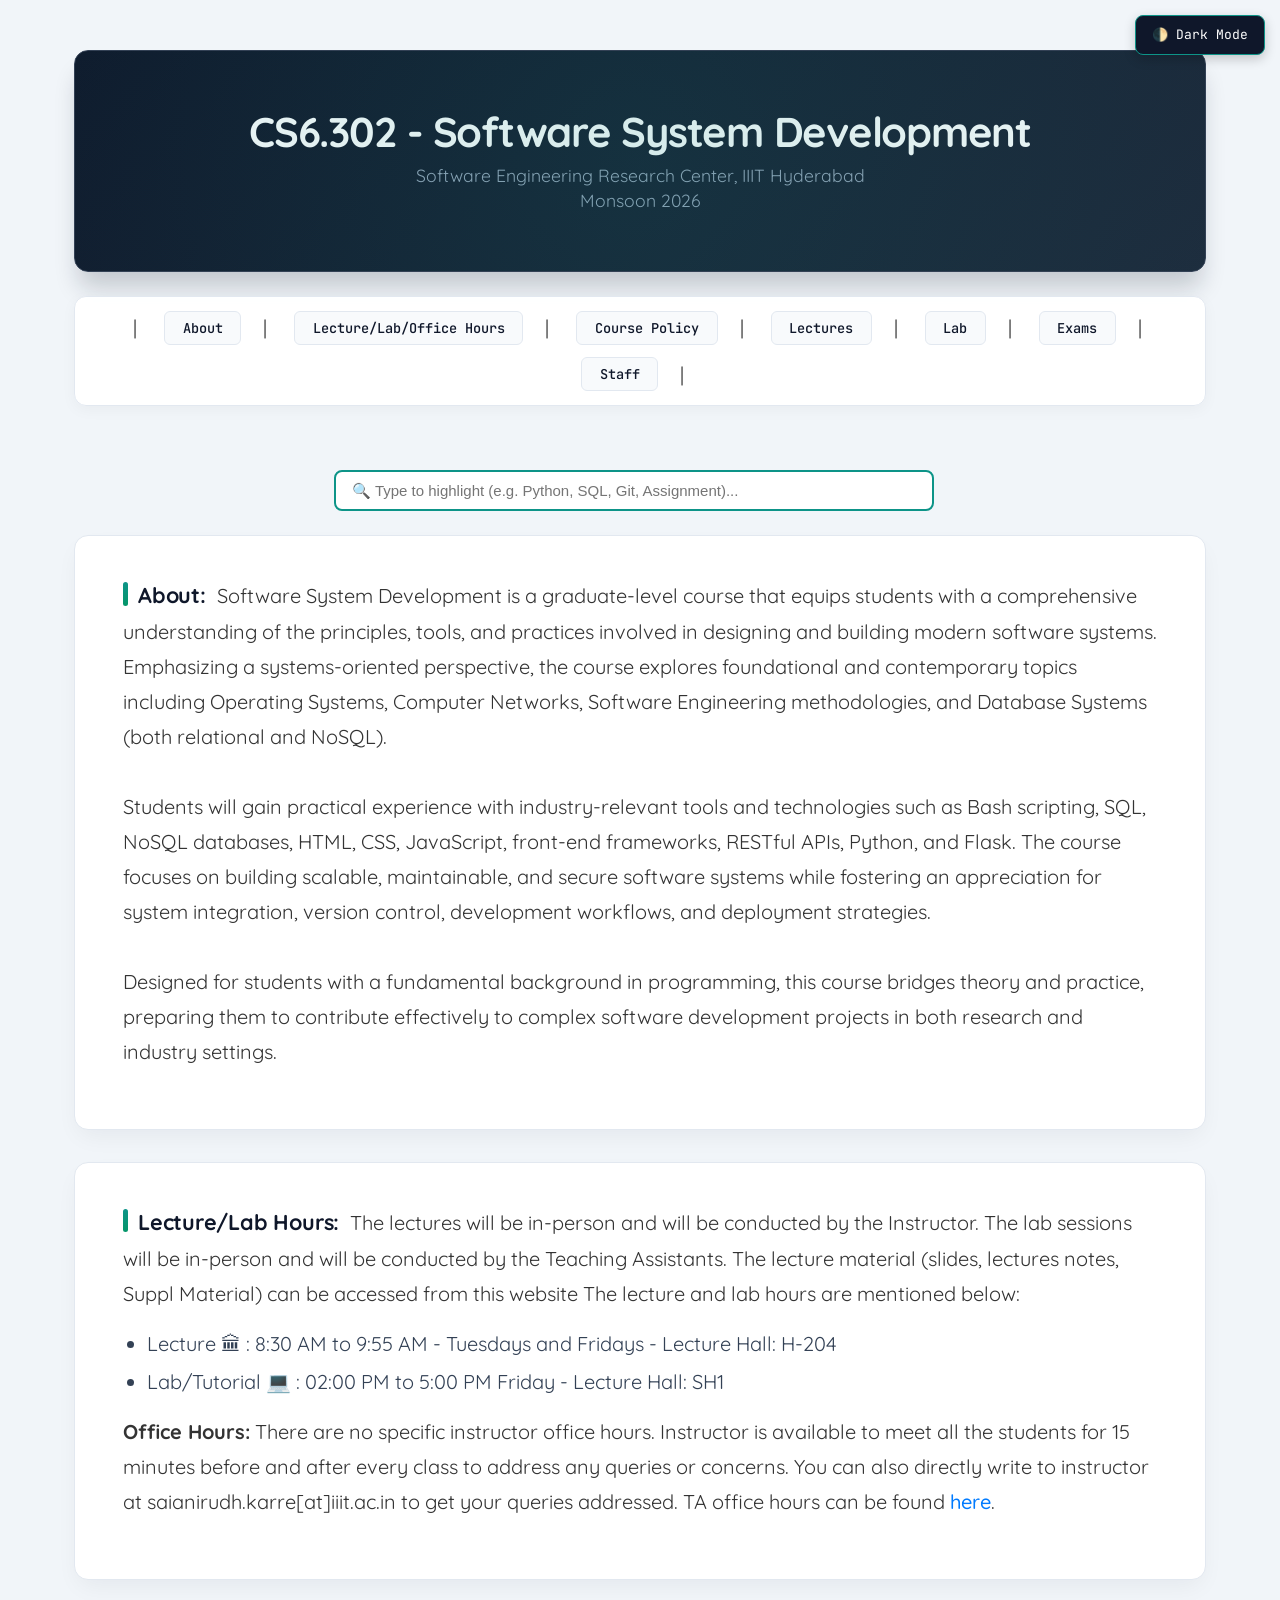
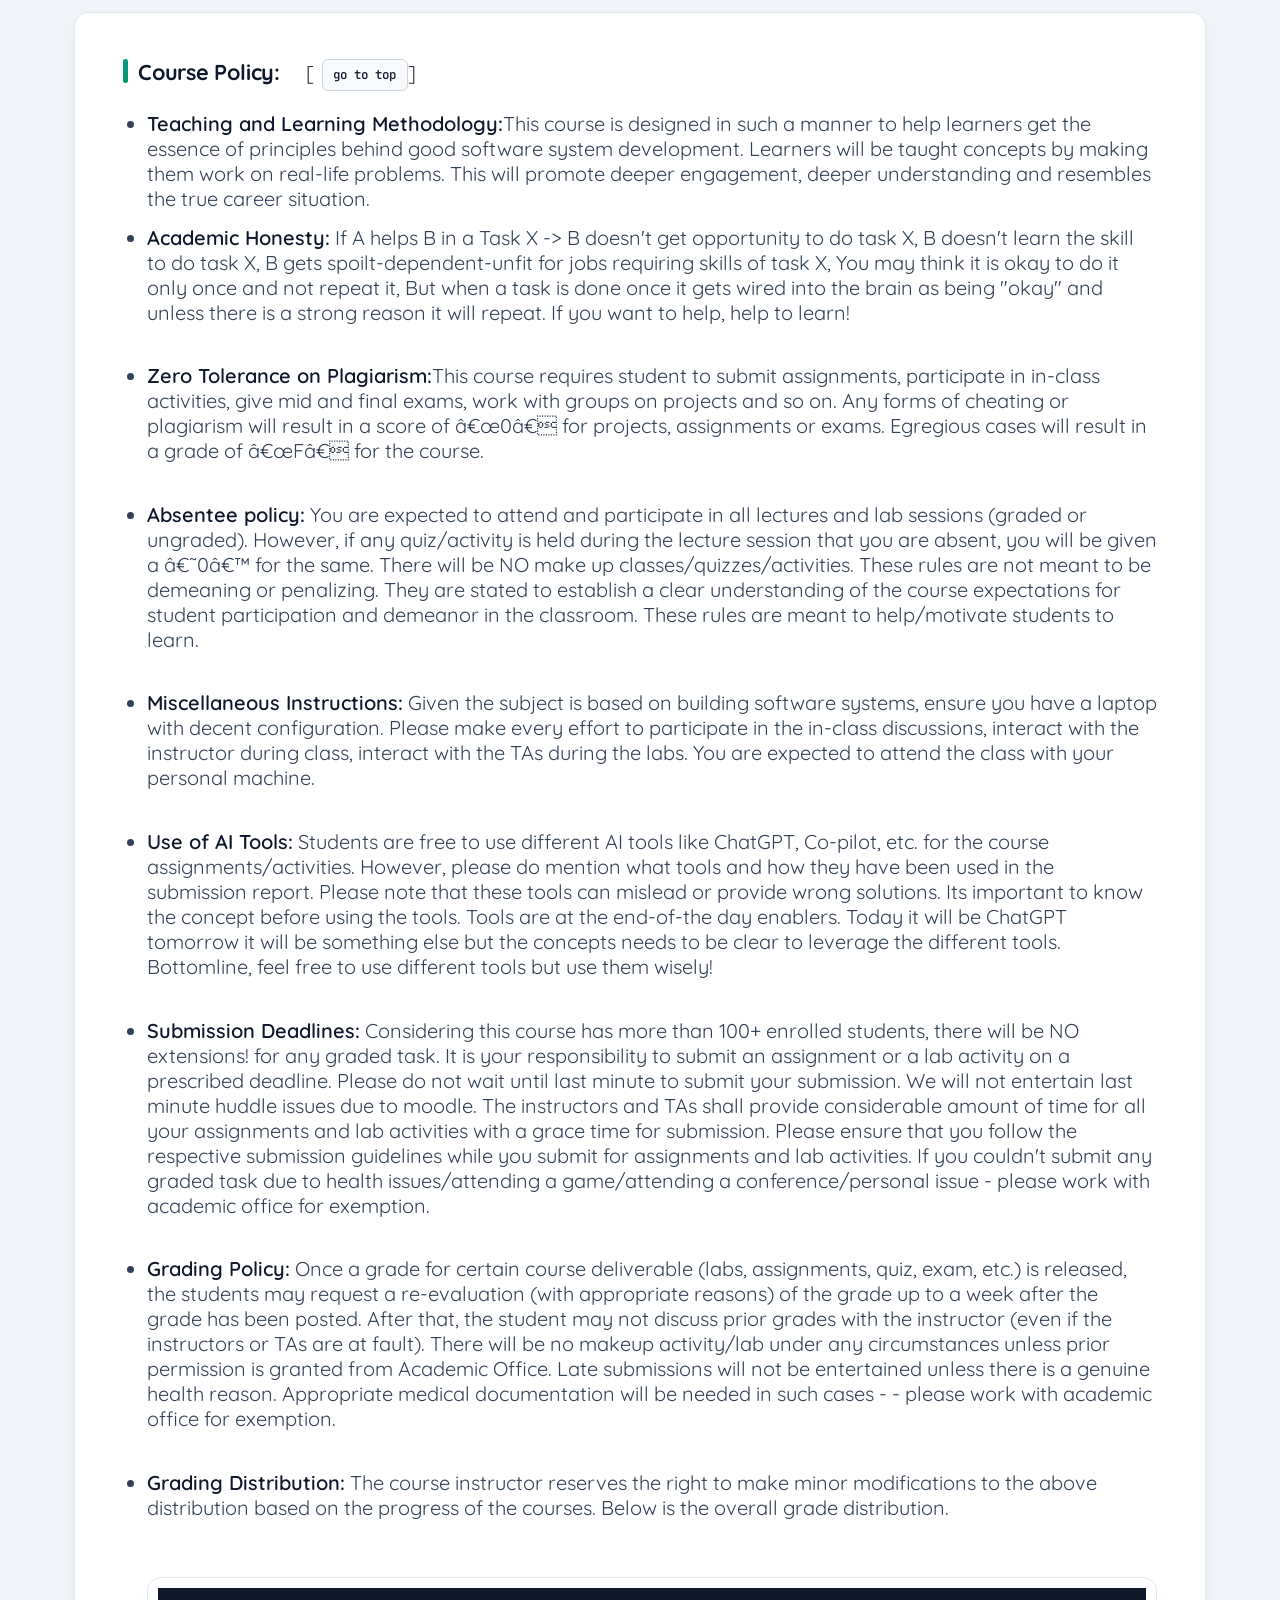
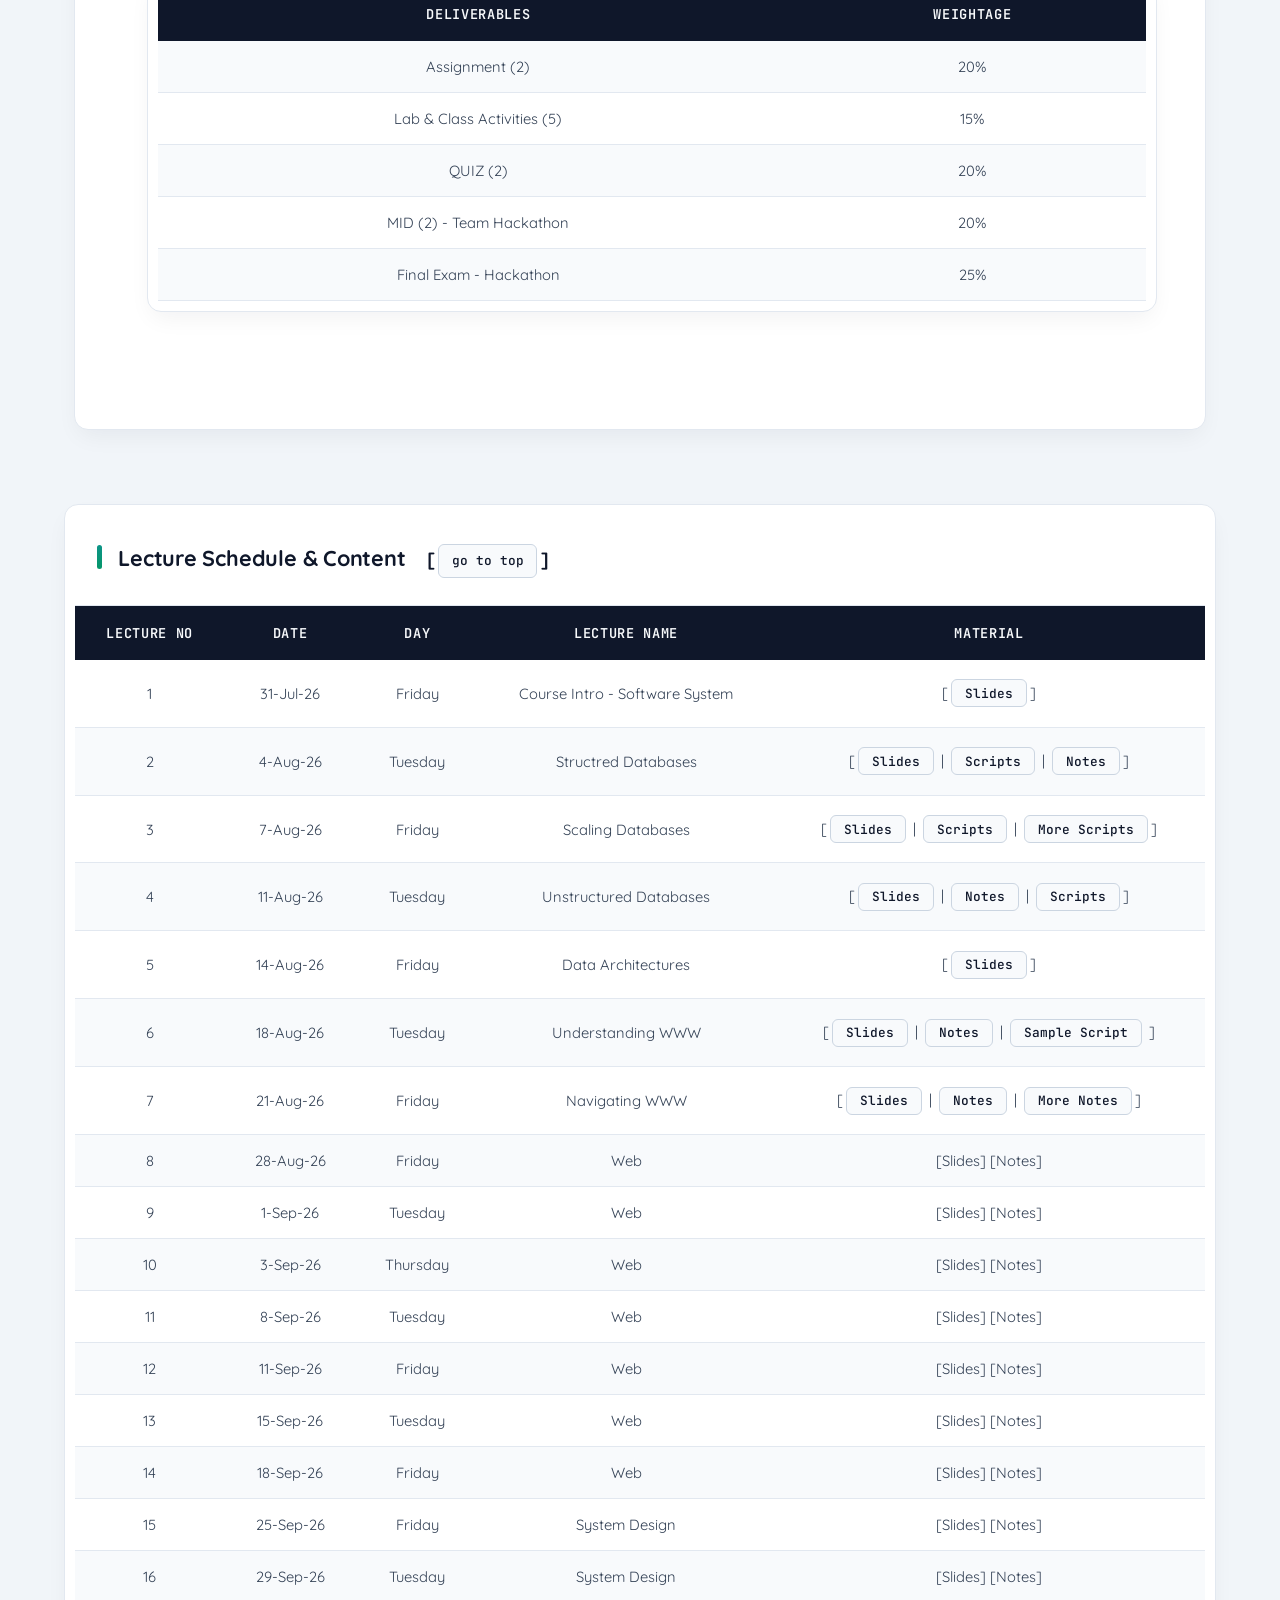
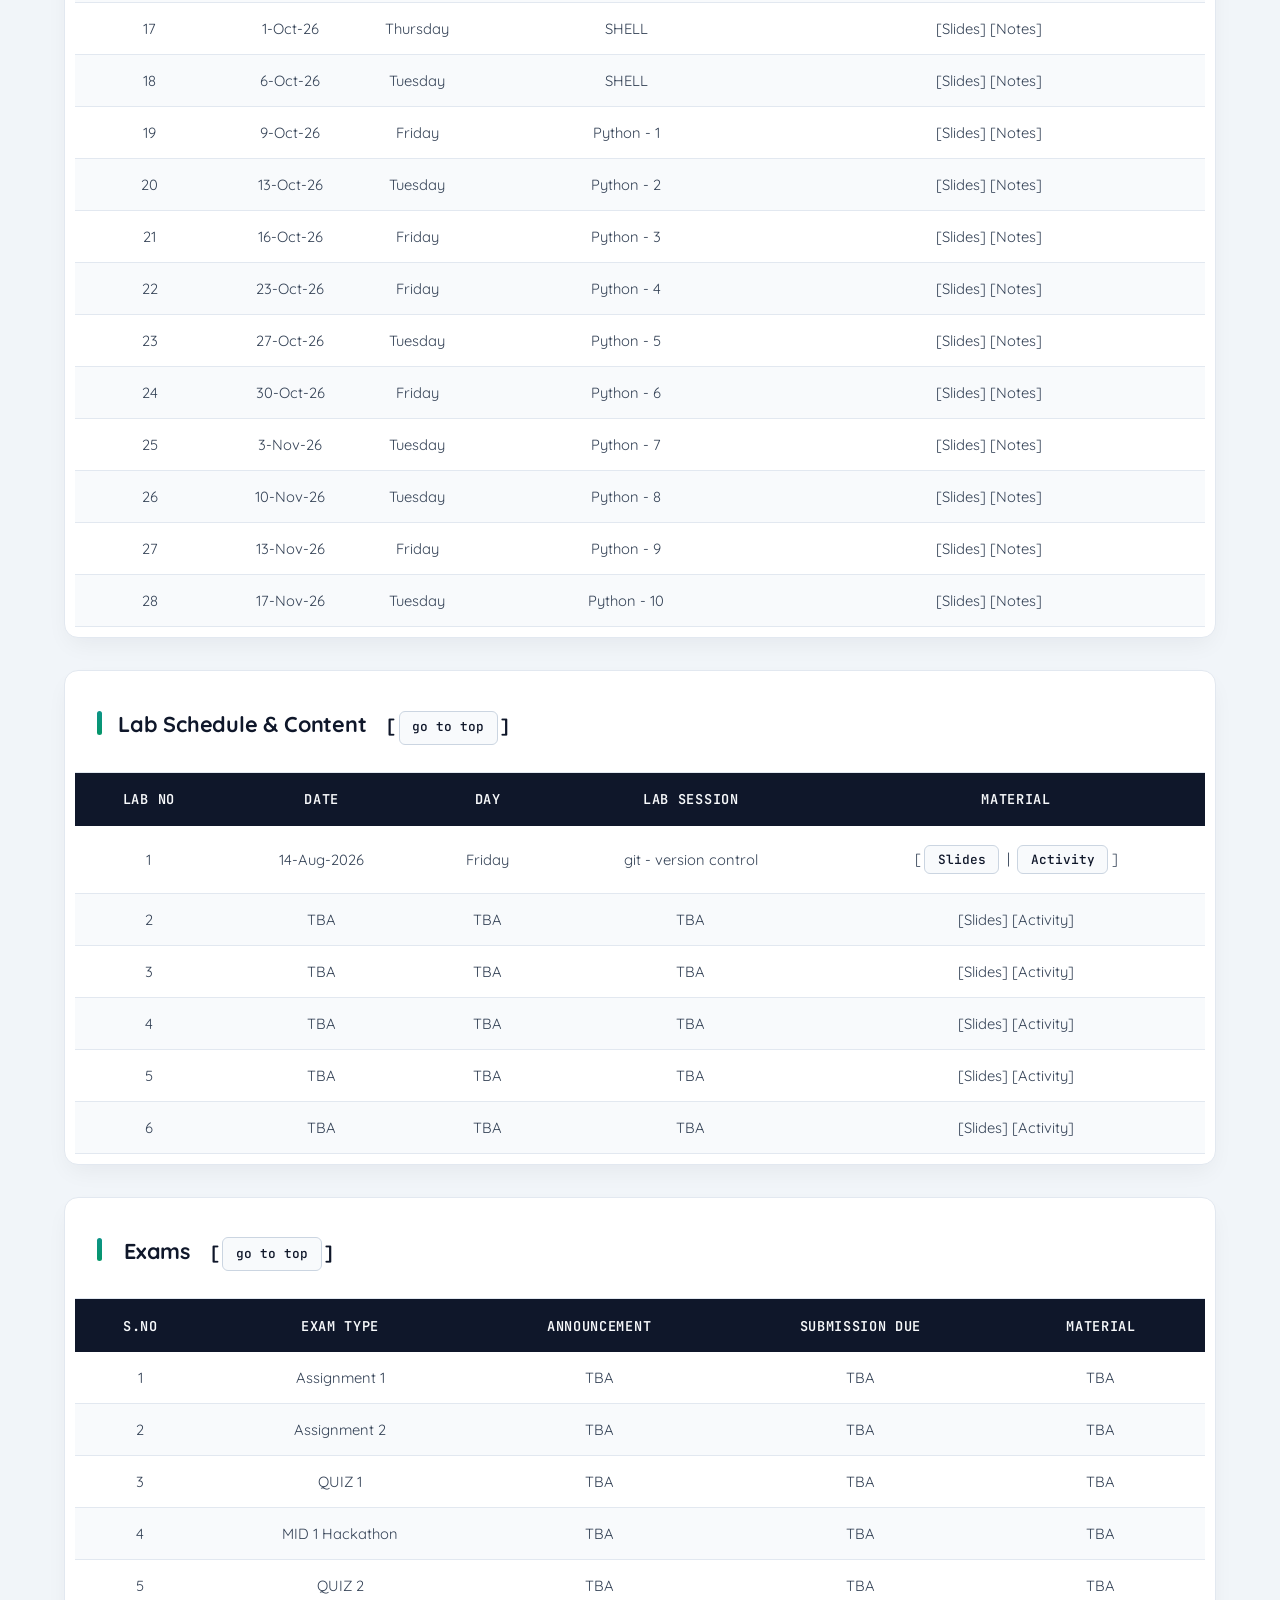
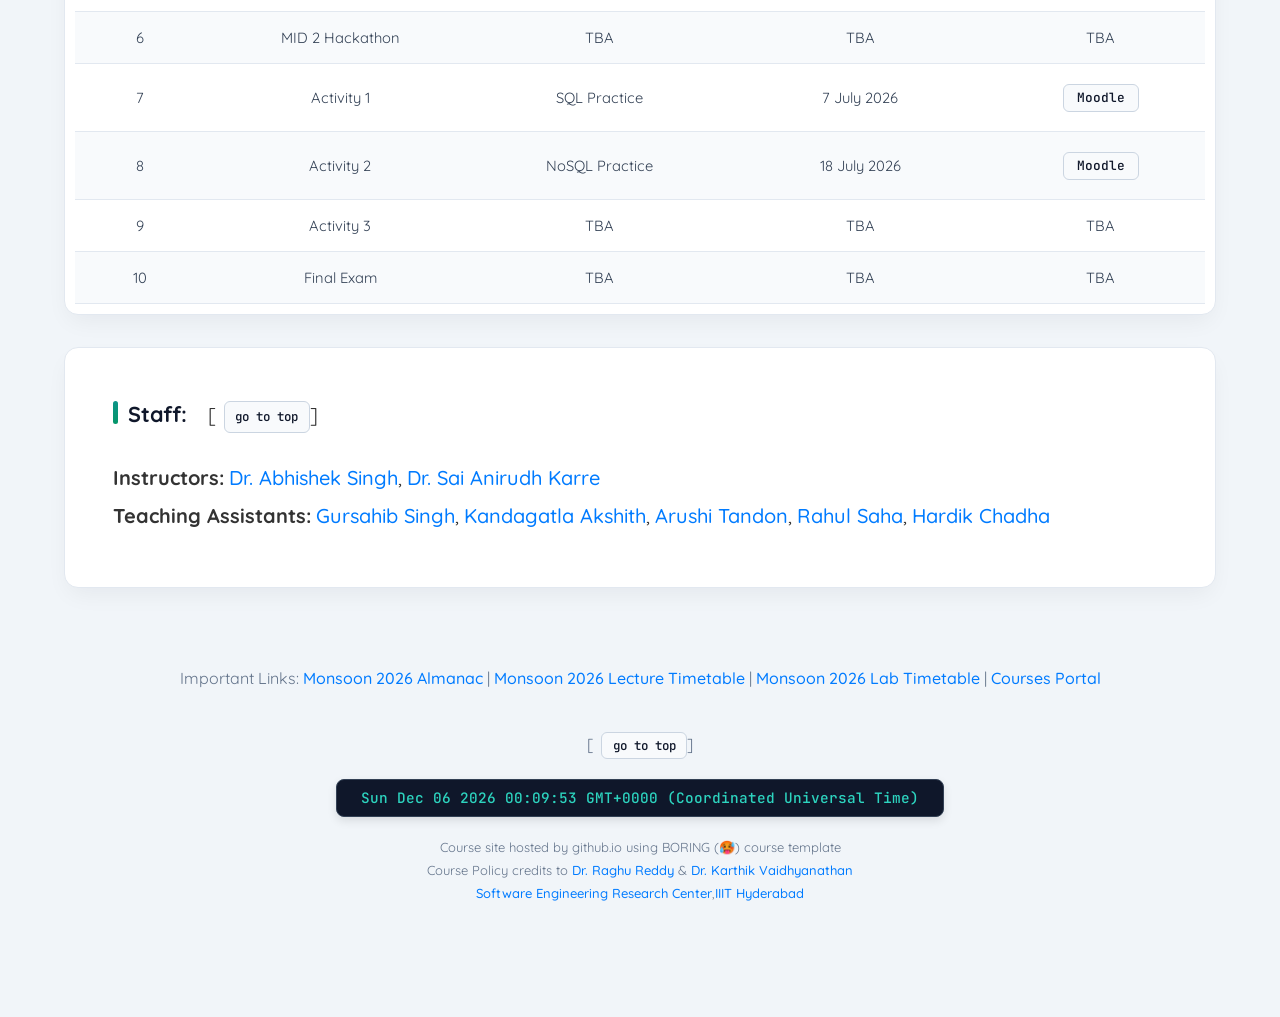
==== commit 629901d7: "added features to the ssdcoursepage darkmode and search highlighter" ====
--- a/ssdcoursepage.html
+++ b/ssdcoursepage.html
@@ -540,6 +540,6 @@
 </tr>
 </table>
 
-
+  <script src="ssdcoursepageFeature.js"></script>
 	</body>
 </html>
--- a/ssdcourse.css
+++ b/ssdcourse.css
@@ -383,4 +383,70 @@
   box-shadow: none !important;
   color: var(--text-muted);
   font-size: 0.85rem;
+}
+
+/* ==========================================================================
+   Dark Mode Overrides (Add at the very end of ssdcourse.css)
+   ========================================================================== */
+
+/* 1. Global Background & Text */
+body.dark-active {
+  background-color: #0b0f19 !important;
+  color: #cbd5e1 !important;
+}
+
+/* 2. Navigation Bar Row */
+body.dark-active > table:first-of-type > tbody > tr:nth-child(2) > td {
+  background: rgba(30, 41, 59, 0.95) !important;
+  border-color: #334155 !important;
+}
+
+body.dark-active > table:first-of-type > tbody > tr:nth-child(2) > td a {
+  background: #0f172a !important;
+  color: #f8fafc !important;
+  border-color: #334155 !important;
+}
+
+body.dark-active > table:first-of-type > tbody > tr:nth-child(2) > td a:hover {
+  background: #0d9488 !important;
+  color: #ffffff !important;
+}
+
+/* 3. Containers (About, Lecture/Lab Hours, Course Policy, Staff) */
+body.dark-active > table:first-of-type > tbody > tr:nth-child(n+3) > td,
+body.dark-active table:has(#staff),
+body.dark-active table[border="0"] td {
+  background-color: #1e293b !important;
+  color: #e2e8f0 !important;
+  border-color: #334155 !important;
+}
+
+body.dark-active b[id],
+body.dark-active td p b,
+body.dark-active li b {
+  color: #38bdf8 !important;
+}
+
+body.dark-active li {
+  color: #cbd5e1 !important;
+}
+
+/* 4. Table Elements & Hover Fix */
+body.dark-active table.tg,
+body.dark-active table[border="1"] {
+  background-color: #1e293b !important;
+  border-color: #334155 !important;
+}
+
+body.dark-active table.tg td,
+body.dark-active table[border="1"] td {
+  background-color: #1e293b !important;
+  color: #cbd5e1 !important;
+  border-bottom: 1px solid #334155 !important;
+}
+
+body.dark-active table.tg tbody tr:hover td,
+body.dark-active table[border="1"] tbody tr:hover td {
+  background-color: #2d3748 !important;
+  color: #ffffff !important;
 }
